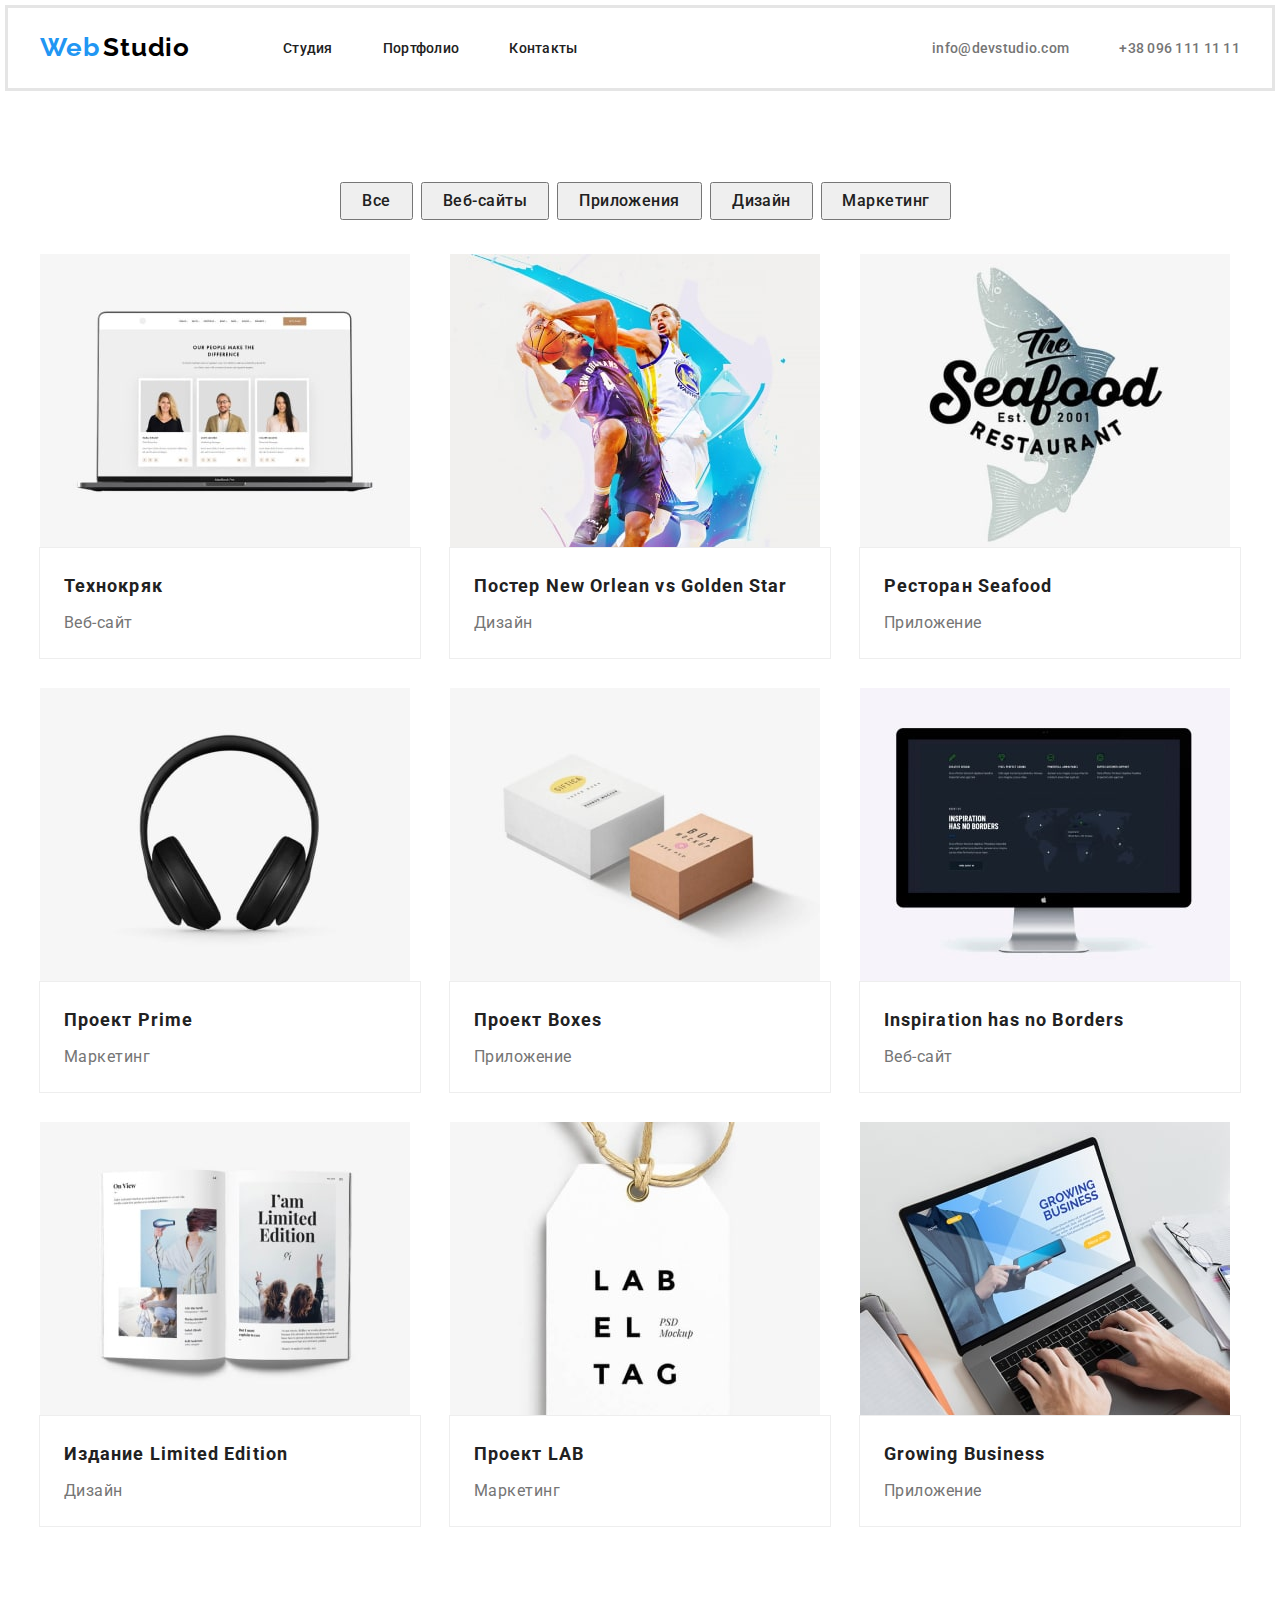
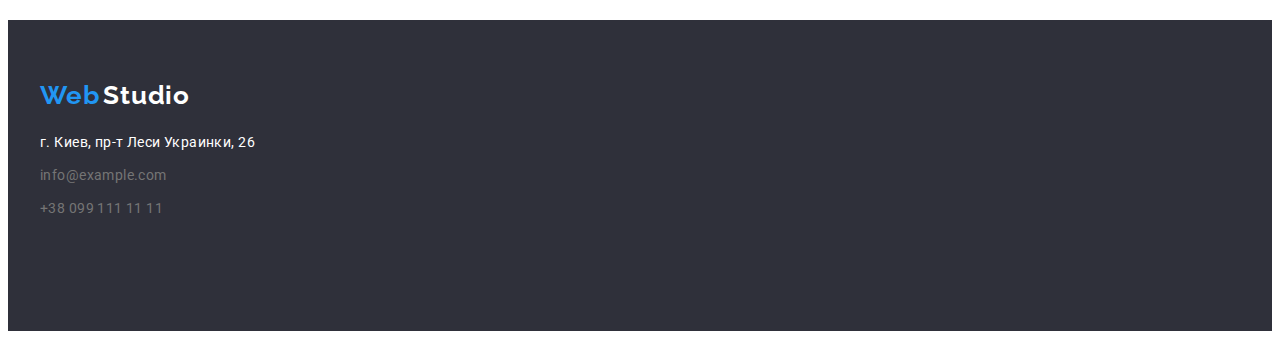
==== portfolio.html @ e056ace2 "ввв" ====
<!DOCTYPE html>
<html lang="ru">
<head>
    <meta charset="UTF-8">
    <meta http-equiv="X-UA-Compatible" content="IE=edge">
    <meta name="viewport" content="width=device-width, initial-scale=1.0">
    <link rel="preconnect" href="https://fonts.googleapis.com">
    <link rel="preconnect" href="https://fonts.gstatic.com" crossorigin>
    <link href="https://fonts.googleapis.com/css2?family=Raleway:wght@700&family=Roboto:wght@400;500;700;900&display=swap" rel="stylesheet">
    <title>Portfolio</title>
    <link rel="stylesheet" href="https://cdnjs.cloudflare.com/ajax/libs/modern-normalize/1.1.0/modern-normalize.min.css"
        integrity="sha512-wpPYUAdjBVSE4KJnH1VR1HeZfpl1ub8YT/NKx4PuQ5NmX2tKuGu6U/JRp5y+Y8XG2tV+wKQpNHVUX03MfMFn9Q=="
        crossorigin="anonymous" referrerpolicy="no-referrer" />
    <link rel="stylesheet" href="./css/styles.css">
</head>
<body>
        <header class="header">
            <div class="container">
                <a class="header-logo link" href="/"><span class="web-header">Web</span> <span
                        class="header-studio">Studio</span></a>
                <nav class="header-nav">
                    <ul class="header-list list">
                        <li class="header-item"><a href="./index.html" class="header-link link">Студия</a></li>
                        <li class="header-item"><a href="./portfolio.html" class="header-link link">Портфолио</a></li>
                        <li class="header-item"><a href="#contavts" class="header-link link">Контакты</a></li>
                    </ul>
                </nav>
                <div class="header-contacts">
                    <ul class="header-mail-tel list">
                        <li class="header-mail-tel-item"><a href="mailto:info@devstudio.com"
                                class="header-mail link">info@devstudio.com</a></li>
                        <li class="header-mail-tel-item"><a href="tel:+380961111111" class="header-tel link">+38 096 111 11 11</a>
                        </li>
                    </ul>
                </div>
            </div>
        </header>
<main> 
     <section class="portfolio">
        <div class="container">
         <ul class="portfolio-btn-list list">
             <li class="portfolio-btn-item"><button type="button" class="portfolio-btn all">Все</button></li>
             <li class="portfolio-btn-item"><button type="button" class="portfolio-btn sites">Веб-сайты</button></li>
             <li class="portfolio-btn-item"><button type="button" class="portfolio-btn applications">Приложения</button></li>
             <li class="portfolio-btn-item"><button type="button" class="portfolio-btn design">Дизайн</button></li>
             <li class="portfolio-btn-item"><button type="button" class="portfolio-btn marketing">Маркетинг</button></li>
         </ul>
        <div class="portfolio-list">
         <ul class="portfolio-content list">
             <li class="portfolio-item">
                 <img src="./img/img-1.jpg" alt="сайт">
                <div class="container-portfolio">
                 <h3 class="portfolio-title">Технокряк</h3>
                 <p class="portfolio-text">Веб-сайт</p>
                </div>
             </li>
             <li class="portfolio-item">
                 <img src="./img/img-2.jpg" alt="Дизайн">
                <div class="container-portfolio">
                 <h3 class="portfolio-title">Постер New Orlean vs Golden Star</h3>
                 <p class="portfolio-text">Дизайн</p>
                </div>
             </li>
             <li class="portfolio-item">
                 <img src="./img/img-3.jpg" alt="Приложение">
                <div class="container-portfolio">
                 <h3 class="portfolio-title">Ресторан Seafood</h3>
                 <p class="portfolio-text">Приложение</p>
                </div>
             </li>
             <li class="portfolio-item">
                 <img src="./img/img-4.jpg" alt="Маркетинг">
                <div class="container-portfolio">
                 <h3 class="portfolio-title">Проект Prime</h3>
                 <p class="portfolio-text">Маркетинг</p>
                </div>
             </li>
             <li class="portfolio-item">
                 <img src="./img/img-5.jpg" alt="Приложение2">
                <div class="container-portfolio">
                 <h3 class="portfolio-title">Проект Boxes</h3>
                 <p class="portfolio-text">Приложение</p>
                </div>
             </li>
             <li class="portfolio-item">
                 <img src="./img/img-6.jpg" alt="Веб-сайт2">
                <div class="container-portfolio">
                 <h3 class="portfolio-title">Inspiration has no Borders</h3>
                 <p class="portfolio-text">Веб-сайт</p>
                </div>
             </li>
             <li class="portfolio-item">
                 <img src="./img/img-7.jpg" alt="Дизайн2">
                <div class="container-portfolio">
                 <h3 class="portfolio-title">Издание Limited Edition</h3>
                 <p class="portfolio-text">Дизайн</p>
                </div>
             </li>
             <li class="portfolio-item">
                 <img src="./img/img-8.jpg" alt="Маркетинг2">
                <div class="container-portfolio">
                 <h3 class="portfolio-title">Проект LAB</h3>
                 <p class="portfolio-text">Маркетинг</p>
                </div>
             </li>
             <li class="portfolio-item">
                 <img src="./img/img-9.jpg" alt="Приложение3">
                <div class="container-portfolio">
                 <h3 class="portfolio-title">Growing Business</h3>
                 <p class="portfolio-text">Приложение</p>
                </div>
             </li>
         </ul>
        </div>
        </div>
        </section> 

</main>
    <footer id="contavts" class="footer">
        <div class="container">
            <a class="footer-logo link" href="/"><span class="web-footer link">Web</span> <span
                    class="footer-studio">Studio</span></a>
            <address class="footer-address">
                <ul class="footer-list list">
                    <li class="footer-item-address"><a href="https://goo.gl/maps/Sv4f2n2z4F3GZWwy5"
                            class="footer-link-address link">г. Киев, пр-т Леси Украинки, 26</a></li>
                    <li class="footer-item-mail"><a href="mailto:info@example.com"
                            class="footer-link-mail link">info@example.com</a>
                    </li>
                    <li class="footer-item-tel"><a href="tel:+380991111111" class="footer-link-tel link">+38 099 111 11 11</a>
                    </li>
                </ul>
        
            </address>
        </div>
    </footer>
</body>
</html>
---- css/styles.css ----
:root {
    --title-color: #212121;
    --text-color: #757575;
    --accent-color: #2196F3;
    --btn-background-service-color: #188CE8;
    --btn-font-color: #FFFFFF;
    --logo-color: #000000;
    --header-background-color: #2F303A;
    --about-benefits-background-color: #E5E5E5;
    --team-background-color: #F5F4FA;
    --typical-margin: 30px;
}

p, h1, h2, h3, h4, h5, h6 {
    margin: 0;
}

ul, ol {
    margin: 0;
    padding-left: 0;
}

img {
    display: block;
}

button {
    cursor: pointer;
}


body {
    font-family: "Roboto", sans-serif;
}

.container {
    width: 1200px;
    margin: 0 auto;
    padding-left: 15px;
    padding-right: 15px;
}

.list {
    list-style: none;
}

.link {
    text-decoration: none;
}

/* header */

.header {
    background-color: var(--btn-font-color);
    padding-top: 24px;
    padding-bottom: 25px;
    outline: solid #E5E5E5;
}

.header .container {
    display: flex;
    align-items: center;
}

.header-contacts {
    margin-left: auto;
}

.header-logo {
    margin-right: 93px;    
}

.header-item:not(:last-child) {
    margin-right: 50px;
}

.web-header {
    font-family: 'Raleway';
    font-style: normal;
    font-weight: 700;
    font-size: 26px;
    line-height: 1.19;
    letter-spacing: 0.03em;
    color: var(--accent-color);
}

.header-studio {
    font-family: 'Raleway';
    font-style: normal;
    font-weight: 700;
    font-size: 26px;
    line-height: 1.19;
    letter-spacing: 0.03em;
    color: var(--logo-color);
}

.header-list {
    display: flex;
}


.header-link {
    font-weight: 500;
    font-size: 14px;
    line-height: 1.14;
    letter-spacing: 0.02em;
    color: var(--title-color);
}

.header-mail-tel {
    display: flex;
}


.header-tel, .header-mail {
    font-weight: 500;
    font-size: 14px;
    line-height: 1.14;
    letter-spacing: 0.02em;
    color: var(--text-color);
}


.header-link:hover, 
.header-link:focus, 
.header-mail:hover, 
.header-mail:focus, 
.header-tel:hover, 
.header-tel:focus {
    color: var(--accent-color);
}


.header-mail-tel-item {
    margin-left: 50px;
}




/* studio */

.studio {
    background-color: var(--header-background-color);
    padding-top: 200px;
    padding-bottom: 200px;
}

.studio-title {
    width: 696px;
    height: 120px;
    font-weight: 900;
    font-size: 44px;
    line-height: 1.36;
    text-align: center;
    letter-spacing: 0.06em;
    text-transform: uppercase;
    color: var(--btn-font-color);
    margin-bottom: 30px;
    margin-left: 250px;
}


.btn-service {
    min-width: 200px; 
    height: 50px;
    font-family: inherit;
    background: #2196F3;
    box-shadow: 0px 4px 4px rgba(0, 0, 0, 0.15);
    border-radius: 4px;
    font-weight: 700;
    font-size: 16px;
    line-height: 1.87;
    display: flex;
    align-items: center;
    text-align: center;
    letter-spacing: 0.06em;
    color: var(--btn-font-color);
    margin: 0 auto;
    display: block;
    border-color: transparent;
}

.btn-service :hover, .btn-service :focus {
    color: var(--btn-font-color);
    background: var(--btn-background-service-color);
}


/* benefits */

.benefits {
background: var(--btn-font-color) ;
padding-top: 94px;
padding-bottom: 94px;
}

.benefits-company {
    display: none;
    visibility: hidden;
}

.benefits-list {
    display: flex;
}



.benefits-item {
    width: 270px;
    height: 101px;
    margin-left: var(--typical-margin);
}

.benefits-title {
    font-weight: 700;
    font-size: 14px;
    line-height: 1.14;
    letter-spacing: 0.03em;
    text-transform: uppercase;
    color: var(--title-color);
    margin-bottom: 10px;
}

.benefits-text {
    font-weight: 400;
    font-size: 14px;
    line-height: 1.71;
    letter-spacing: 0.03em;
    color: var(--text-color);
}

/* about */

.about {
    background: var(--btn-font-color) ;
    padding-bottom: 94px;

}

.about-list {
    display: flex;
}

.about-title {
    font-weight: 700;
    font-size: 36px;
    line-height: 1.16;
    text-align: center;
    letter-spacing: 0.03em;
    color: var(--title-color);
    margin-bottom: 50px;
}

.about-item {
    margin-right: var(--typical-margin);
}


/* team */

.team {
    background: var(--btn-font-color);
    padding-top: 94px;
    padding-bottom: 94px;
}

.team-logo {
    font-weight: 700;
    font-size: 36px;
    line-height: 1.16;
    text-align: center;
    letter-spacing: 0.03em;
    color: var(--title-color);
    margin-bottom: 50px;
}

.team-list {
    display: flex;
}

.team-item {
    width: 270px;
    height: 368px;
    background: var(--btn-font-color);
    margin-right: var(--typical-margin);
    mix-blend-mode: normal;
    box-shadow: 0px 1px 3px rgba(0, 0, 0, 0.12), 0px 1px 1px rgba(0, 0, 0, 0.14), 0px 2px 1px rgba(0, 0, 0, 0.2);
    border-radius: 0px 0px 4px 4px;
}


.container-team {
    padding-top: var(--typical-margin);
    padding-bottom: var(--typical-margin);
    
}

.team-title {
    font-weight: 500;
    font-size: 16px;
    line-height: 1.18;
    text-align: center;
    letter-spacing: 0.03em;
    color: var(--title-color);
    margin-bottom: 10px;
}

.team-text {
    font-weight: 400;
    font-size: 16px;
    line-height: 1.18;
    text-align: center;
    letter-spacing: 0.03em;
    color: var(--text-color);
}

/* footer */

.footer {
    background: var(--header-background-color);
    padding-top: 60px;
    padding-bottom: 60px;
}

.footer-logo {
    margin-bottom: 20px;
    display: block;
}

.web-footer {
    font-family: 'Raleway';
    font-style: normal;
    font-weight: 700;
    font-size: 26px;
    line-height: 1.19;
    letter-spacing: 0.03em;
    color: #2196F3;
}

.footer-studio {
    font-family: 'Raleway';
    font-style: normal;
    font-weight: 700;
    font-size: 26px;
    line-height: 1.19;
    letter-spacing: 0.03em;
    color: #FFFFFF;
}

.web-footer {
    font-weight: 700;
    font-size: 26px;
    line-height: 1.19;
    letter-spacing: 0.03em;
    color: var(--accent-color);
}

.footer-studio {
    font-weight: 700;
    font-size: 26px;
    line-height: 1.19;
    letter-spacing: 0.03em;
    color: var(--btn-font-color);
}

.footer-list {
    width: 230px;
    height: 80px;
    padding-bottom: 60px;
}

.footer-link-address {
    font-style: normal;
    font-weight: 400;
    font-size: 14px;
    line-height: 1.71;
    letter-spacing: 0.03em;
    color: var(--btn-font-color);
    margin-bottom: 9px;
    display: block;
}

.footer-link-mail {
    font-style: normal;
    font-weight: 400;
    font-size: 14px;
    line-height: 1.71;
    letter-spacing: 0.03em;
    color: var(--text-color);
    margin-bottom: 9px;
    display: block;
}

.footer-link-tel{
    font-style: normal;
    font-weight: 400;
    font-size: 14px;
    line-height: 1.71;
    letter-spacing: 0.03em;
    color: var(--text-color);
}

/* portfolio */

.portfolio {
    background: var(--btn-font-color) ;
    padding-top: 94px;
    padding-bottom: 94px;
}

.portfolio-btn-list {
   display: flex;
   margin-bottom: 34px;
   margin-left: 300px;
}

 

.portfolio-btn {
    font-family: inherit;
    font-weight: 500;
    font-size: 16px;
    line-height: 1.62;
    text-align: center;
    letter-spacing: 0.03em;
    color: var(--title-color);
}

.all {
    width: 73px;
    height: 38px;
}

.sites {
    width: 128px;
    height: 38px;
}

.applications {
    width: 145px;
    height: 38px;
}

.design {
    width: 103px;
    height: 38px;
}

.marketing {
    width: 130px;
    height: 38px;
}


.portfolio-btn-item:nth-child(-n+4) {
    padding-right: 8px;
}



.portfolio-btn:hover, .portfolio-btn:focus {
    color: var(--btn-font-color);
    background: var(--accent-color);
}


.portfolio-content {
    display: flex;
    flex-wrap: wrap;
}


.portfolio-list {
    display: flex;
    flex-wrap: wrap;
    margin-left: -30px;
    margin-bottom: -30px;
}


.portfolio-item {
    flex-basis: calc(100% / 3 - 30px);
    margin-left: 30px;
    margin-bottom: 30px;
}


.portfolio-item {
    width: 370px;
    height: 404px;
    background-color: var(--btn-font-color);
}

.container-portfolio {
    padding: 20px 24px;
    outline: 1px solid #EEEEEE;
}


.portfolio-title {
    font-weight: 700;
    font-size: 18px;
    line-height: 2;
    letter-spacing: 0.06em;
    color: var(--title-color);
    margin-bottom: 4px;
}

.portfolio-text{
    font-weight: 400;
    font-size: 16px;
    line-height: 1.87;
    letter-spacing: 0.03em;
    color: var(--text-color);
}
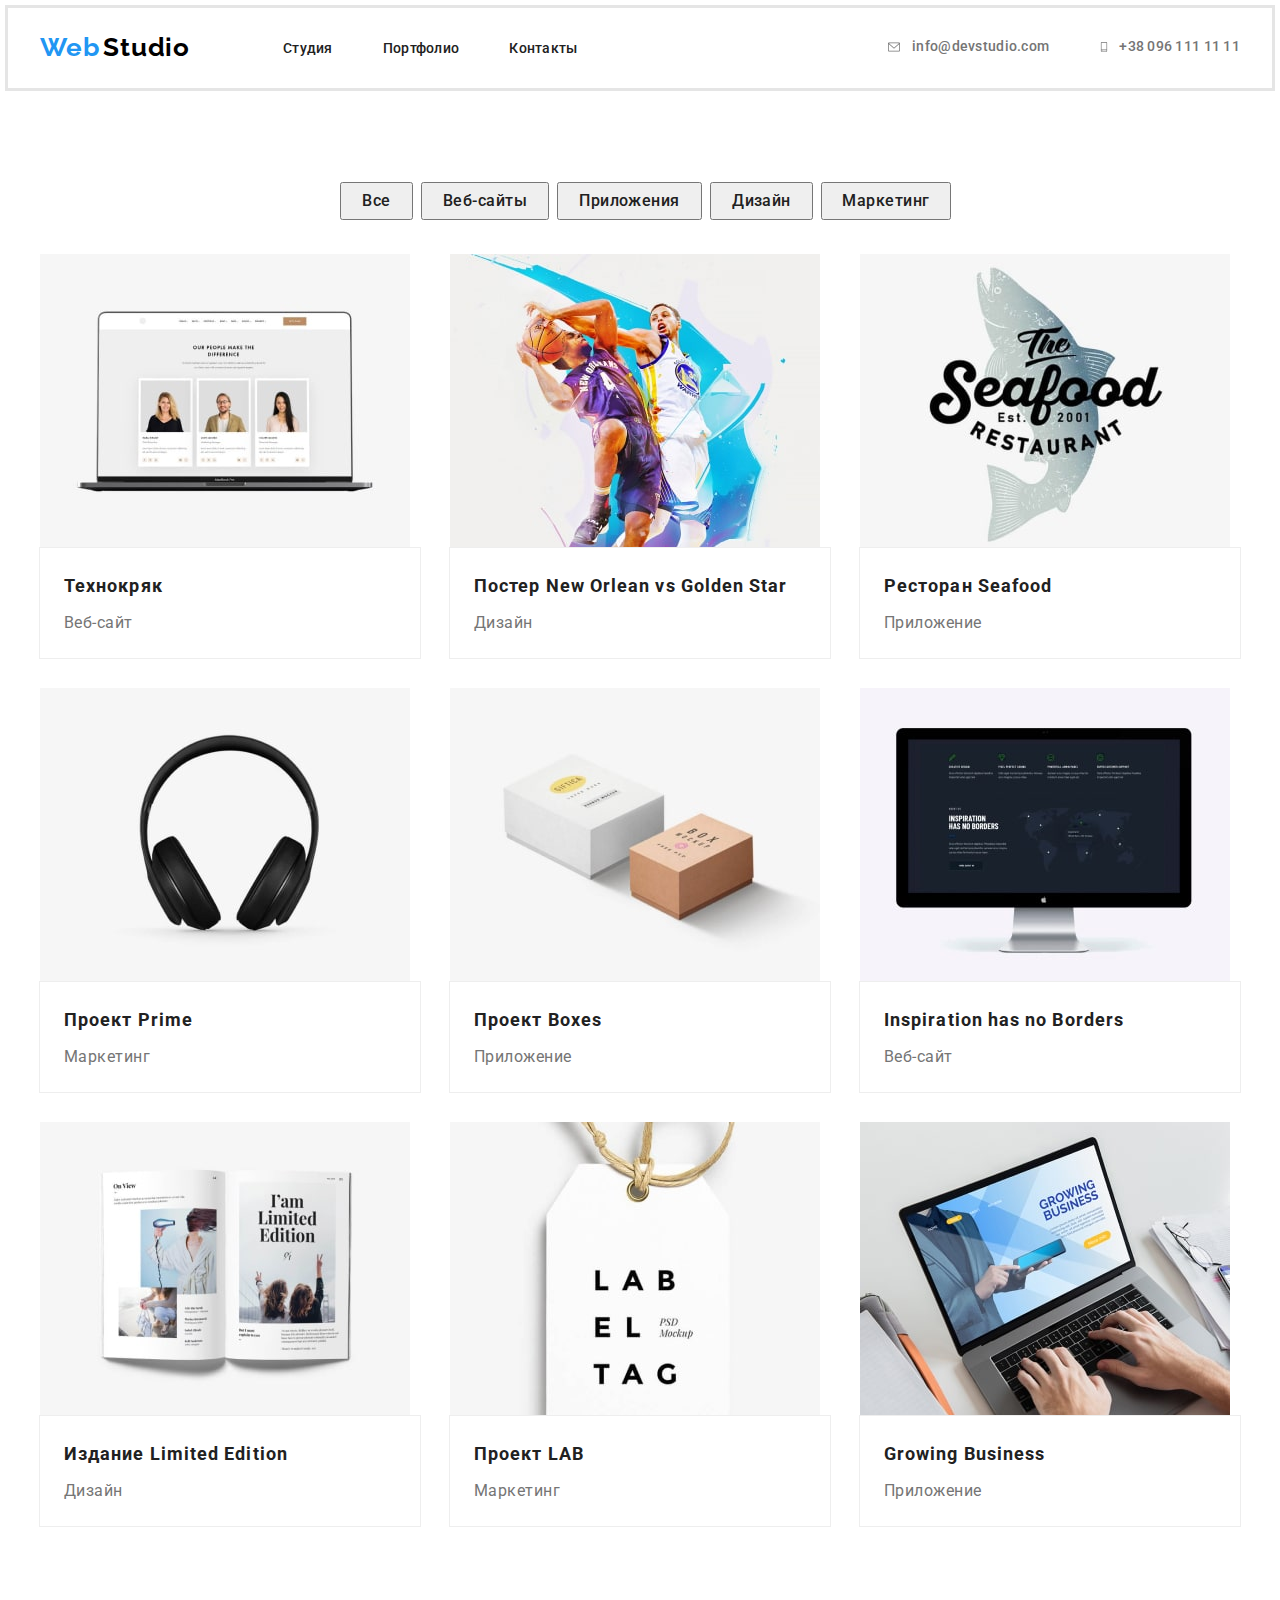
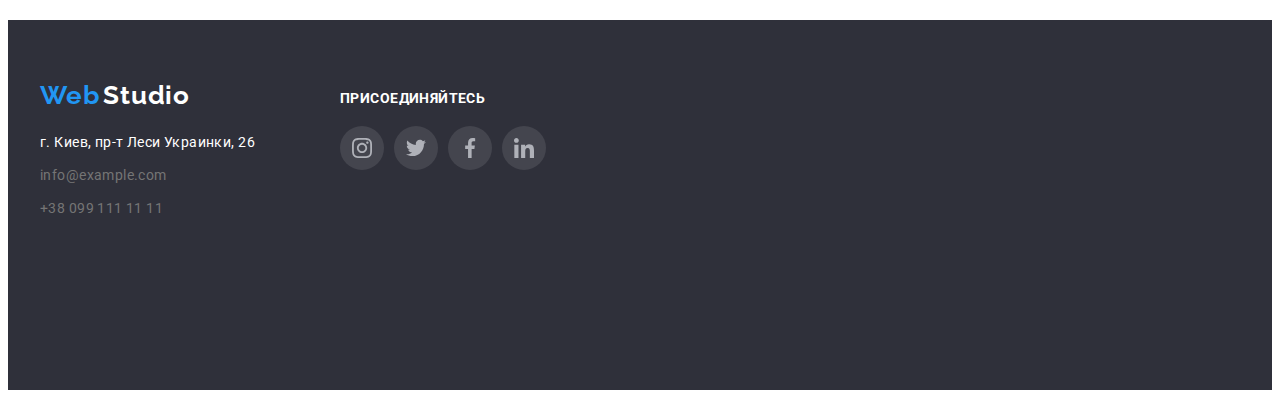
==== commit 81876a62: "finish" ====
--- a/portfolio.html
+++ b/portfolio.html
@@ -27,10 +27,14 @@
                 </nav>
                 <div class="header-contacts">
                     <ul class="header-mail-tel list">
-                        <li class="header-mail-tel-item"><a href="mailto:info@devstudio.com"
-                                class="header-mail link">info@devstudio.com</a></li>
-                        <li class="header-mail-tel-item"><a href="tel:+380961111111" class="header-tel link">+38 096 111 11 11</a>
-                        </li>
+                        <li class="header-mail-tel-item"><a href="mailto:info@devstudio.com" class="header-mail link">
+                                <svg class="header-soc-icon" width="16" height="12">
+                                    <use href="./img/icon.svg#icon-maill"></use>
+                                </svg>info@devstudio.com</a></li>
+                        <li class="header-mail-tel-item"><a href="tel:+380961111111" class="header-tel link">
+                                <svg class="header-soc-icon" width="10" height="16">
+                                    <use href="./img/icon.svg#icon-smartphone"></use>
+                                </svg>+38 096 111 11 11</a></li>
                     </ul>
                 </div>
             </div>
@@ -118,20 +122,50 @@
 </main>
     <footer id="contavts" class="footer">
         <div class="container">
-            <a class="footer-logo link" href="/"><span class="web-footer link">Web</span> <span
-                    class="footer-studio">Studio</span></a>
-            <address class="footer-address">
-                <ul class="footer-list list">
-                    <li class="footer-item-address"><a href="https://goo.gl/maps/Sv4f2n2z4F3GZWwy5"
-                            class="footer-link-address link">г. Киев, пр-т Леси Украинки, 26</a></li>
-                    <li class="footer-item-mail"><a href="mailto:info@example.com"
-                            class="footer-link-mail link">info@example.com</a>
-                    </li>
-                    <li class="footer-item-tel"><a href="tel:+380991111111" class="footer-link-tel link">+38 099 111 11 11</a>
-                    </li>
-                </ul>
-        
-            </address>
+            <ul class="footer-address-list list">
+                <li class="footer-top-item">
+                    <a class="footer-logo link" href="/"><span class="web-footer link">Web</span> <span
+                            class="footer-studio">Studio</span></a>
+                    <address class="footer-address">
+                        <ul class="footer-list list">
+                            <li class="footer-item-address"><a href="https://goo.gl/maps/Sv4f2n2z4F3GZWwy5"
+                                    class="footer-link-address link">г. Киев, пр-т Леси Украинки, 26</a></li>
+                            <li class="footer-item-mail"><a href="mailto:info@example.com"
+                                    class="footer-link-mail link">info@example.com</a>
+                            </li>
+                            <li class="footer-item-tel"><a href="tel:+380991111111" class="footer-link-tel link">+38 099 111
+                                    11
+                                    11</a>
+                            </li>
+                        </ul>
+                    </address>
+                </li>
+                <li class="footer-bottom-item">
+                    <h3 class="footer-title">присоединяйтесь</h3>
+                    <ul class="footer-soc-list list">
+                        <li class="footer-soc-item"><a href="" class="footer-soc-link link">
+                                <svg class="footer-soc-icon" width="20" height="20">
+                                    <use href="./img/icon.svg#icon-instagram"></use>
+                                </svg></a>
+                        </li>
+                        <li class="footer-soc-item"><a href="" class="footer-soc-link link">
+                                <svg class="footer-soc-icon" width="20" height="20">
+                                    <use href="./img/icon.svg#icon-twitter"></use>
+                                </svg></a>
+                        </li>
+                        <li class="footer-soc-item"><a href="" class="footer-soc-link link">
+                                <svg class="footer-soc-icon" width="20" height="20">
+                                    <use href="./img/icon.svg#icon-facebook"></use>
+                                </svg></a>
+                        </li>
+                        <li class="footer-soc-item"><a href="" class="footer-soc-link link">
+                                <svg class="footer-soc-icon" width="20" height="20">
+                                    <use href="./img/icon.svg#icon-linkedin"></use>
+                                </svg></a>
+                        </li>
+                </li>
+            </ul>
+            </ul>
         </div>
     </footer>
 </body>
--- a/css/styles.css
+++ b/css/styles.css
@@ -113,13 +113,25 @@
 
 
 .header-tel, .header-mail {
+    width: 100%;
+    height: 100%;
     font-weight: 500;
     font-size: 14px;
     line-height: 1.14;
     letter-spacing: 0.02em;
     color: var(--text-color);
-}
-
+    display: flex;
+    align-items: center;
+    justify-content: center;
+}
+
+.header-mail-tel-item {
+    margin-left: 50px;
+}
+
+.header-soc-icon {
+    margin-right: 10px;
+}
 
 .header-link:hover, 
 .header-link:focus, 
@@ -131,24 +143,41 @@
 }
 
 
-.header-mail-tel-item {
-    margin-left: 50px;
-}
-
+.header-tel,
+.header-mail {
+    fill: currentColor;
+}
+
+
+.header-tel:hover,
+.header-tel:focus,
+.header-mail:hover,
+.header-mail:focus {
+    color: var(--accent-color);
+}
 
 
 
 /* studio */
 
 .studio {
-    background-color: var(--header-background-color);
+    max-width: 1600px;
+    background-image: linear-gradient(
+    rgba(47, 48, 58, 0.4),
+    rgba(47, 48, 58, 0.4)
+    ), url(../img/studio-bg.jpg);
+    background-repeat: no-repeat;
+    background-position: center;
+    background-size: cover;
     padding-top: 200px;
     padding-bottom: 200px;
+    margin: 0 auto;
+    padding-left: 15px;
+    padding-right: 15px;
 }
 
 .studio-title {
     width: 696px;
-    height: 120px;
     font-weight: 900;
     font-size: 44px;
     line-height: 1.36;
@@ -157,7 +186,13 @@
     text-transform: uppercase;
     color: var(--btn-font-color);
     margin-bottom: 30px;
-    margin-left: 250px;
+}
+
+.studio-titlt-text {
+    display: flex;
+    justify-content: center;
+    align-items: center;
+
 }
 
 
@@ -208,7 +243,6 @@
 
 .benefits-item {
     width: 270px;
-    height: 101px;
     margin-left: var(--typical-margin);
 }
 
@@ -230,6 +264,23 @@
     color: var(--text-color);
 }
 
+.benefits-image {
+    width: 270px;
+    height: 120px;
+    justify-content: center;
+    align-items: center;
+    background-color: var(--team-background-color);
+    border-radius: 2%;
+    margin-bottom: var(--typical-margin);
+    display: flex;
+}
+
+
+.benefits-icon {
+    justify-content: center;
+    align-items: center;
+}
+
 /* about */
 
 .about {
@@ -281,7 +332,7 @@
 
 .team-item {
     width: 270px;
-    height: 368px;
+    height: 428px;
     background: var(--btn-font-color);
     margin-right: var(--typical-margin);
     mix-blend-mode: normal;
@@ -313,19 +364,127 @@
     text-align: center;
     letter-spacing: 0.03em;
     color: var(--text-color);
-}
+    margin-bottom: 16px;
+}
+
+.team-soc-list {
+    display: flex;
+    justify-content: center;
+}
+
+
+.team-soc-item {
+    width: 44px;
+    height: 44px;
+    margin-right: 10px;
+}
+
+.team-soc-item:last-child {
+    margin-right: 0;
+}
+
+.team-soc-link {
+    width: 100%;
+    height: 100%;
+    background-color: #FFFFFF;
+    border-radius: 50%;
+    display: flex;
+    align-items: center;
+    justify-content: center;
+}
+
+
+.team-soc-link:hover,
+.team-soc-link:focus {
+    background-color: var(--accent-color);
+}
+
+
+.team-soc-link:hover .team-soc-icon,
+.team-soc-link:focus .team-soc-icon {
+    fill: #FFFFFF;
+}
+
+.team-soc-icon {
+    fill: #AFB1B8;
+}
+
+
+
+/* clients */
+
+
+
+.clients-our {
+    background: var(--btn-font-color) ;
+    padding-top: 94px;
+    padding-bottom: 94px;  
+}
+
+.clients-our-title {
+    font-weight: 700;
+    font-size: 36px;
+    line-height: 42px;
+    text-align: center;
+    letter-spacing: 0.03em;
+    color: var(--title-color);
+    margin-bottom: 50px;
+}
+
+
+.clients-our-list {
+    justify-content: center;
+    align-items: center;
+    margin-right: 30px;
+    margin-left: 80px;
+    display: flex;
+}
+
+.clients-our-item {
+    width: 170px;
+    height: 92px;
+    background-color: var(--btn-font-color);
+    border: solid 1px #AFB1B8;
+    border-radius: 3%;
+    margin-right: var(--typical-margin);
+    color: #AFB1B8;
+}
+
+.clients-link {
+    align-items: center;
+    justify-content: center;
+    width: 100%;
+    height: 100%;
+    display: flex;
+    color: #AFB1B8;
+}
+
+.clients-our-icon, .clients-our-item {
+    fill: currentColor;
+}
+
+.clients-our-item:hover,
+.clients-our-item:focus {
+    border: solid 1px #2196F3;
+}
+
+.clients-link:hover, .clients-link:focus {
+    color: var(--accent-color);
+}
+
 
 /* footer */
 
 .footer {
+    height: 250px;
     background: var(--header-background-color);
     padding-top: 60px;
     padding-bottom: 60px;
 }
 
+
 .footer-logo {
     margin-bottom: 20px;
-    display: block;
 }
 
 .web-footer {
@@ -364,11 +523,7 @@
     color: var(--btn-font-color);
 }
 
-.footer-list {
-    width: 230px;
-    height: 80px;
-    padding-bottom: 60px;
-}
+
 
 .footer-link-address {
     font-style: normal;
@@ -377,8 +532,6 @@
     line-height: 1.71;
     letter-spacing: 0.03em;
     color: var(--btn-font-color);
-    margin-bottom: 9px;
-    display: block;
 }
 
 .footer-link-mail {
@@ -388,8 +541,6 @@
     line-height: 1.71;
     letter-spacing: 0.03em;
     color: var(--text-color);
-    margin-bottom: 9px;
-    display: block;
 }
 
 .footer-link-tel{
@@ -399,6 +550,81 @@
     line-height: 1.71;
     letter-spacing: 0.03em;
     color: var(--text-color);
+}
+
+.footer-title {
+    font-weight: 700;
+    font-size: 14px;
+    line-height: 1,14;
+    letter-spacing: 0.03em;
+    text-transform: uppercase;
+    color: var(--btn-font-color);
+    margin-bottom: 20px;
+}
+
+.footer-item-mail {
+    margin-top: 9px;
+}
+
+.footer-item-tel {
+    margin-top: 9px;
+}
+
+.footer-bottom-item {
+    width: 230px;
+    height: 80px;
+    margin-top: 10px;
+    margin-left: 70px;
+}
+
+.footer-list {
+    width: 230px;
+    height: 80px;
+    margin-top: 20px;
+}
+
+
+.footer-address-list {
+    display: flex;
+    
+}
+
+.footer-soc-list {
+    display: flex;
+}
+
+
+.footer-soc-item {
+   width: 44px;
+   height: 44px;
+   margin-right: 10px; 
+}
+
+
+.footer-soc-link {
+    width: 100%;
+    height: 100%;
+    background: rgba(255, 255, 255, 0.1);
+    border-radius: 50%;
+    display: flex;
+    align-items: center;
+    justify-content: center;
+}
+
+
+.footer-soc-link:hover,
+.footer-soc-link:focus {
+    background-color: var(--accent-color);
+}
+
+
+.footer-soc-link:hover .footer-soc-icon,
+.footer-soc-link:focus .footer-soc-icon {
+    fill: #FFFFFF;
+}
+
+.footer-soc-icon {
+    fill: #AFB1B8;
 }
 
 /* portfolio */
@@ -462,7 +688,17 @@
 .portfolio-btn:hover, .portfolio-btn:focus {
     color: var(--btn-font-color);
     background: var(--accent-color);
-}
+    border: none;
+}
+
+
+
+
+.portfolio-btn:hover,
+.portfolio-btn:focus {
+    filter: drop-shadow(0px 4px 4px rgba(0, 0, 0, 0.25));
+}
+
 
 
 .portfolio-content {
